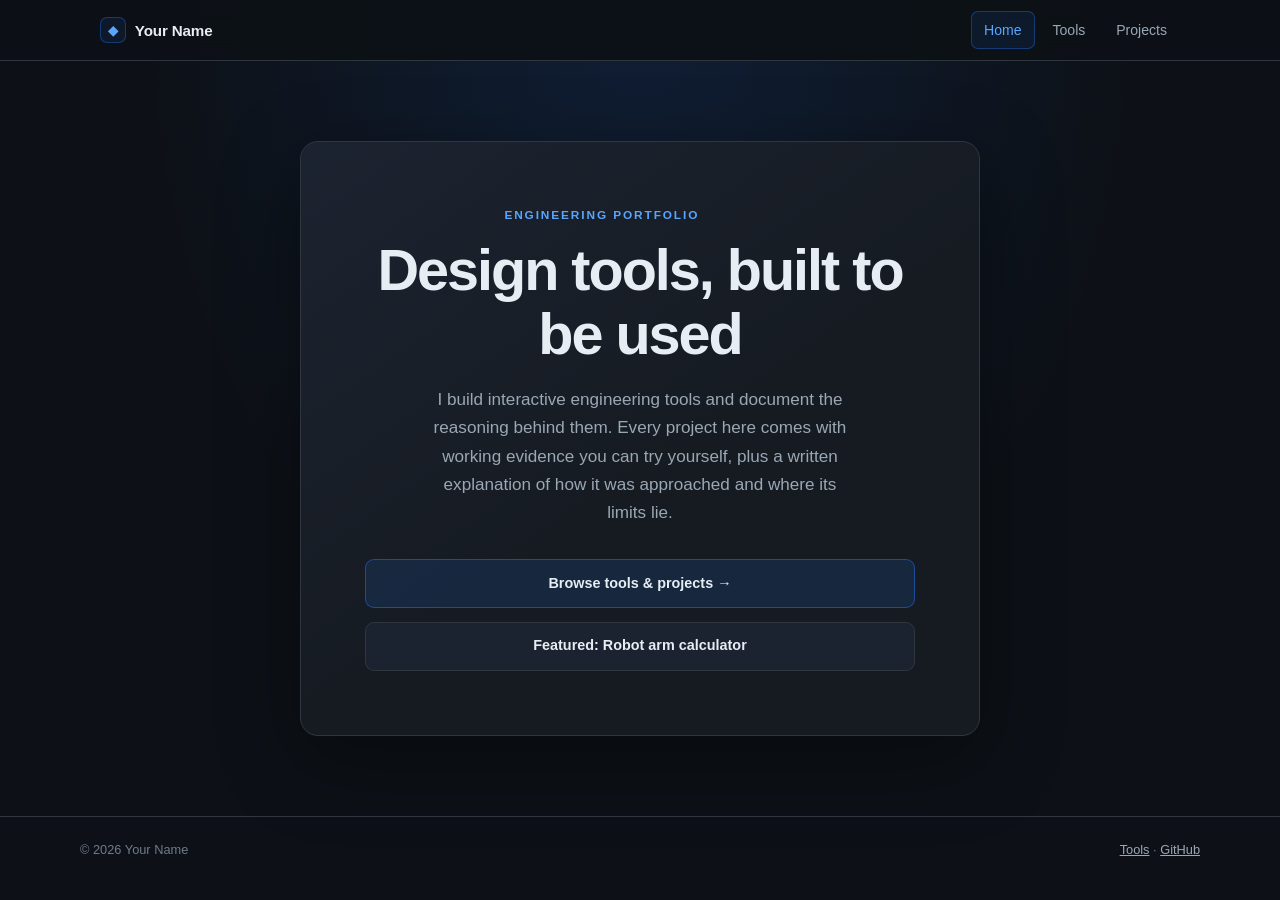
==== index.html @ 2297a9a7 "lots of changes" ====
<!DOCTYPE html>
<html lang="en-AU">
<head>
  <meta charset="utf-8">
  <meta name="viewport" content="width=device-width, initial-scale=1">
  <meta name="description" content="Engineering portfolio — interactive design tools, calculators and project documentation.">
  <title>Home | Portfolio</title>
  <link rel="stylesheet" href="assets/site.css">
</head>
<body class="glow">

<nav class="nav" aria-label="Main">
  <div class="nav-in">
    <a class="brand" href="index.html"><span class="mark">◆</span> Your Name</a>
    <ul>
      <li><a href="index.html" aria-current="page">Home</a></li>
      <li><a href="tools.html">Tools</a></li>
      <li><a href="tools.html#projects">Projects</a></li>
    </ul>
  </div>
</nav>

<main class="center">
  <div class="hero">
    <p class="eyebrow">Engineering portfolio</p>
    <h1>Design tools, built to be used</h1>
    <p class="lede">I build interactive engineering tools and document the reasoning behind them. Every project here comes with working evidence you can try yourself, plus a written explanation of how it was approached and where its limits lie.</p>
    <div class="btn-stack">
      <a class="btn prim" href="tools.html">Browse tools &amp; projects →</a>
      <a class="btn" href="projects/robot-arm.html">Featured: Robot arm calculator</a>
    </div>
  </div>
</main>

<footer class="site"><div>
  <span>© <span id="yr"></span> Your Name</span>
  <span><a href="tools.html">Tools</a> · <a href="https://github.com/">GitHub</a></span>
</div></footer>

<script>document.getElementById('yr').textContent=new Date().getFullYear();</script>
</body>
</html>
---- assets/site.css ----
/* ============================================================
   Portfolio — shared styles
   ============================================================ */
:root{
  color-scheme: dark;
  --bg:#0d1117; --panel:#161b22; --panel2:#1c2330; --line:#30363d;
  --text:#e6edf3; --muted:#9aa7b4; --faint:#6e7b8a;
  --accent:#58a6ff; --ok:#3fb950; --warn:#d29922; --violet:#8957e5;
  --mono:ui-monospace,SFMono-Regular,Consolas,monospace;
  --maxw:1120px;
}
*{box-sizing:border-box}
html{scroll-behavior:smooth;scroll-padding-top:5rem}
body{
  margin:0;min-height:100vh;background:var(--bg);color:var(--text);
  font:16px/1.65 -apple-system,BlinkMacSystemFont,"Segoe UI",Roboto,Helvetica,Arial,sans-serif;
  display:flex;flex-direction:column;
}
body.glow{background:radial-gradient(ellipse at 50% 0,#1f6feb24,transparent 55%),var(--bg)}
a{color:var(--accent)}
img{max-width:100%;height:auto}

/* ---------- nav ---------- */
.nav{position:sticky;top:0;z-index:50;background:#0d1117f2;backdrop-filter:blur(10px);
  border-bottom:1px solid var(--line)}
.nav-in{max-width:var(--maxw);margin:0 auto;padding:.7rem 1.25rem;
  display:flex;flex-wrap:wrap;gap:1rem;align-items:center;justify-content:space-between}
.brand{display:flex;align-items:center;gap:.55rem;font-weight:700;font-size:.95rem;
  color:var(--text);text-decoration:none;letter-spacing:-.01em}
.brand .mark{width:26px;height:26px;flex:0 0 auto;display:grid;place-items:center;
  border:1px solid #1f6feb66;background:#1f6feb1a;border-radius:7px;color:var(--accent);
  font-size:.8rem;font-weight:800}
.nav ul{display:flex;flex-wrap:wrap;gap:.3rem;margin:0;padding:0;list-style:none}
.nav ul a{display:block;padding:.4rem .75rem;border-radius:7px;font-size:.88rem;
  color:var(--muted);text-decoration:none;border:1px solid transparent;transition:.15s}
.nav ul a:hover{color:var(--text);background:var(--panel2);border-color:var(--line)}
.nav ul a[aria-current="page"]{color:var(--accent);background:#1f6feb1a;border-color:#1f6feb66}

/* ---------- layout ---------- */
main{flex:1 0 auto;width:100%;max-width:var(--maxw);margin:0 auto;padding:2.25rem 1.25rem 4rem}
main.narrow{max-width:800px}
.center{display:grid;place-items:center;padding:3rem 1.25rem}

/* ---------- type ---------- */
.eyebrow{margin:0 0 .85rem;color:var(--accent);font-size:.74rem;font-weight:700;
  letter-spacing:.16em;text-transform:uppercase}
h1{margin:0 0 .5rem;font-size:clamp(1.9rem,5vw,2.9rem);line-height:1.1;letter-spacing:-.035em}
h2{margin:2.75rem 0 .9rem;font-size:1.3rem;letter-spacing:-.015em;
  padding-bottom:.45rem;border-bottom:1px solid var(--line)}
h3{margin:1.9rem 0 .5rem;font-size:1.02rem;color:var(--accent)}
.lede{margin:1rem 0 0;color:var(--muted);font-size:1.07rem;max-width:62ch}
p,li{max-width:72ch}
.muted{color:var(--muted)}
code{font-family:var(--mono);font-size:.86em;background:var(--panel2);
  padding:.12em .38em;border-radius:4px;color:#ffa657}

/* ---------- hero card (home) ---------- */
.hero{width:min(100%,680px);padding:clamp(2rem,7vw,4rem);text-align:center;
  background:linear-gradient(145deg,#1c2330,var(--panel) 55%);
  border:1px solid var(--line);border-radius:18px;box-shadow:0 24px 80px #0006}
.hero h1{font-size:clamp(2.1rem,8vw,3.6rem)}
.hero .lede{margin:1.25rem auto 2rem;max-width:44ch}

/* ---------- buttons ---------- */
.btn{display:inline-flex;align-items:center;justify-content:center;gap:.45rem;
  padding:.72rem 1.1rem;border:1px solid var(--line);border-radius:9px;
  background:var(--panel2);color:var(--text);font-size:.9rem;font-weight:600;
  text-decoration:none;cursor:pointer;transition:background-color .15s,border-color .15s,transform .15s}
.btn:hover{transform:translateY(-2px);border-color:var(--accent)}
.btn:focus-visible{outline:2px solid var(--accent);outline-offset:3px}
.btn.prim{border-color:#1f6feb88;background:#1f6feb24}
.btn.prim:hover{background:#1f6feb40}
.btn.sm{padding:.45rem .75rem;font-size:.81rem;font-weight:500}
.btn-row{display:flex;flex-wrap:wrap;gap:.6rem;margin:1.5rem 0 0}
.btn-stack{display:grid;gap:.85rem;margin-top:1.5rem}

/* ---------- chips ---------- */
.chips{display:flex;flex-wrap:wrap;gap:.4rem;margin:.9rem 0 0;padding:0;list-style:none}
.chip{display:inline-block;font-size:.72rem;padding:.2rem .6rem;border-radius:99px;
  border:1px solid var(--line);color:var(--muted);background:var(--panel2)}
.chip.ok{color:var(--ok);border-color:#3fb95055;background:#3fb9501a}
.chip.live{color:var(--accent);border-color:#1f6feb66;background:#1f6feb1a}
.chip.wip{color:var(--warn);border-color:#d2992255;background:#d299221a}

/* ---------- project cards ---------- */
.grid{display:grid;grid-template-columns:repeat(auto-fit,minmax(320px,1fr));
  gap:1.1rem;margin-top:1.75rem}
.card{display:flex;flex-direction:column;background:var(--panel);
  border:1px solid var(--line);border-radius:14px;overflow:hidden;transition:.18s}
.card:hover{border-color:#1f6feb66;transform:translateY(-3px);box-shadow:0 14px 40px #0005}
.card .thumb{background:linear-gradient(160deg,#1c2330,#0d1117);border-bottom:1px solid var(--line);
  padding:.5rem}
.card .thumb svg{display:block;width:100%;height:auto}
.card .body{padding:1.1rem 1.15rem 1.25rem;display:flex;flex-direction:column;flex:1}
.card h3{margin:0 0 .4rem;font-size:1.08rem;color:var(--text)}
.card p{margin:0;font-size:.89rem;color:var(--muted);flex:1}
.card .btn-row{margin-top:1.1rem}
.card.ghost{border-style:dashed;background:#161b2288}
.card.ghost:hover{transform:none;box-shadow:none;border-color:var(--line)}

/* ---------- panels / callouts ---------- */
.panel{background:var(--panel);border:1px solid var(--line);border-radius:12px;
  padding:1.1rem 1.25rem;margin:1.5rem 0}
.panel.note{border-left:3px solid var(--accent)}
.panel.caution{border-left:3px solid var(--warn)}
.panel h3{margin-top:0}
.panel>:last-child{margin-bottom:0}

/* ---------- meta table ---------- */
.meta{display:grid;grid-template-columns:auto 1fr;gap:.45rem 1.1rem;margin:1.5rem 0 0;
  font-size:.88rem}
.meta dt{color:var(--faint);text-transform:uppercase;letter-spacing:.07em;font-size:.7rem;
  padding-top:.18rem}
.meta dd{margin:0;color:var(--text)}

/* ---------- evidence embed ---------- */
.evidence{margin:1.5rem 0;border:1px solid var(--line);border-radius:12px;overflow:hidden;
  background:var(--panel)}
.evidence header{display:flex;flex-wrap:wrap;gap:.75rem;align-items:center;
  justify-content:space-between;padding:.6rem .9rem;background:var(--panel2);
  border-bottom:1px solid var(--line);font-size:.8rem;color:var(--muted)}
.evidence .tag{display:inline-flex;align-items:center;gap:.4rem;font-weight:600;color:var(--text)}
.evidence iframe{display:block;width:100%;height:620px;border:0;background:var(--bg)}
.evidence figcaption{padding:.7rem .9rem;font-size:.78rem;color:var(--muted);
  border-top:1px solid var(--line)}
@media(max-width:700px){.evidence iframe{height:460px}}

/* ---------- misc ---------- */
.steps{counter-reset:s;list-style:none;padding:0;margin:1rem 0}
.steps li{counter-increment:s;position:relative;padding:0 0 .85rem 2.3rem;max-width:70ch}
.steps li::before{content:counter(s);position:absolute;left:0;top:.02rem;
  width:1.6rem;height:1.6rem;border-radius:50%;background:var(--panel2);
  border:1px solid var(--line);color:var(--accent);font-size:.78rem;
  text-align:center;line-height:1.5rem}
hr{border:0;border-top:1px solid var(--line);margin:2.5rem 0}

footer.site{border-top:1px solid var(--line);margin-top:auto;
  padding:1.4rem 1.25rem 2.5rem;color:var(--faint);font-size:.8rem}
footer.site div{max-width:var(--maxw);margin:0 auto;display:flex;flex-wrap:wrap;
  gap:.75rem 1.5rem;justify-content:space-between}
footer.site a{color:var(--muted)}

@media (prefers-reduced-motion:reduce){*{transition:none!important;scroll-behavior:auto}
  .btn:hover,.card:hover{transform:none}}
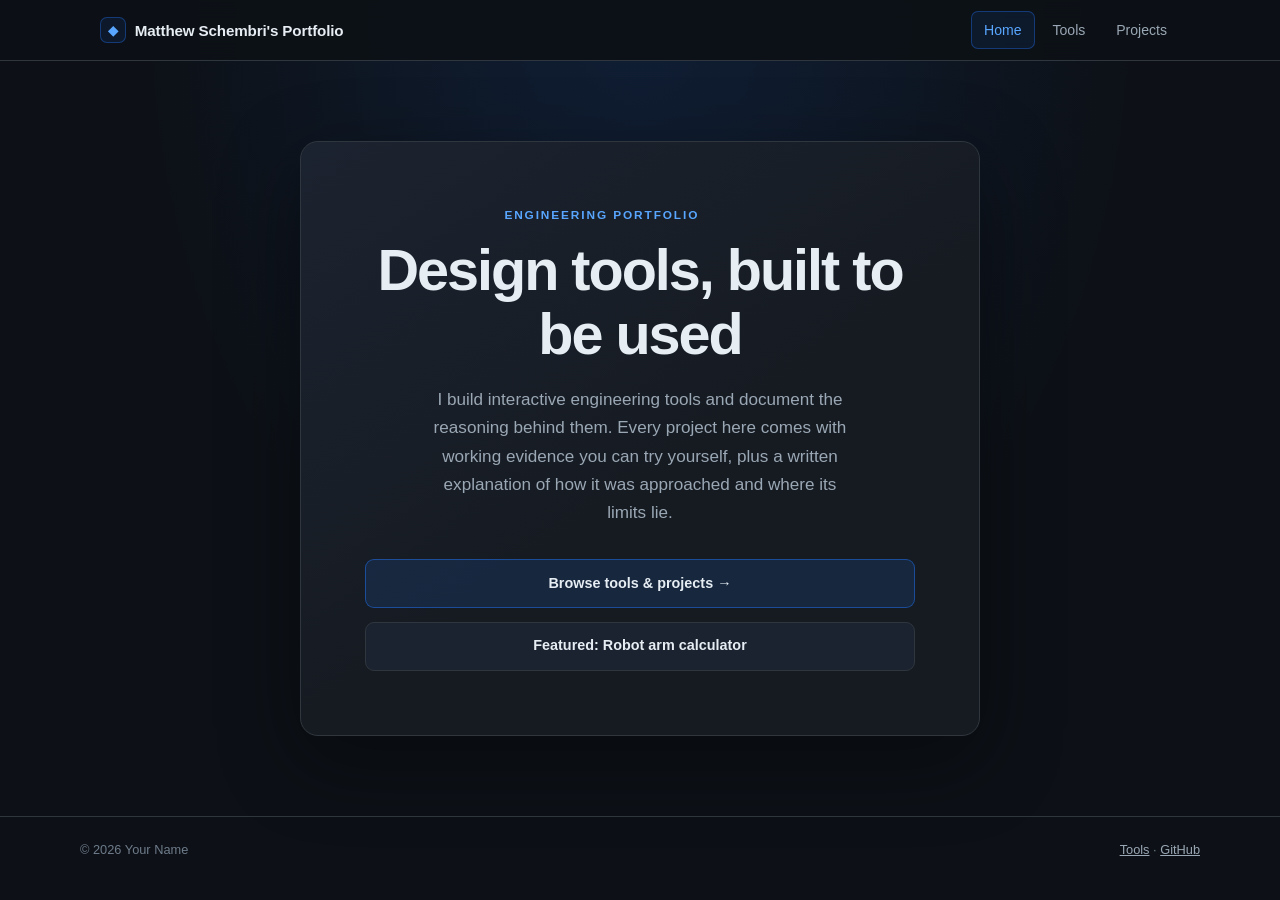
==== commit 30aeec36: "NA" ====
--- a/index.html
+++ b/index.html
@@ -11,7 +11,7 @@
 
 <nav class="nav" aria-label="Main">
   <div class="nav-in">
-    <a class="brand" href="index.html"><span class="mark">◆</span> Your Name</a>
+    <a class="brand" href="index.html"><span class="mark">◆</span> Matthew Schembri's Portfolio</a>
     <ul>
       <li><a href="index.html" aria-current="page">Home</a></li>
       <li><a href="tools.html">Tools</a></li>
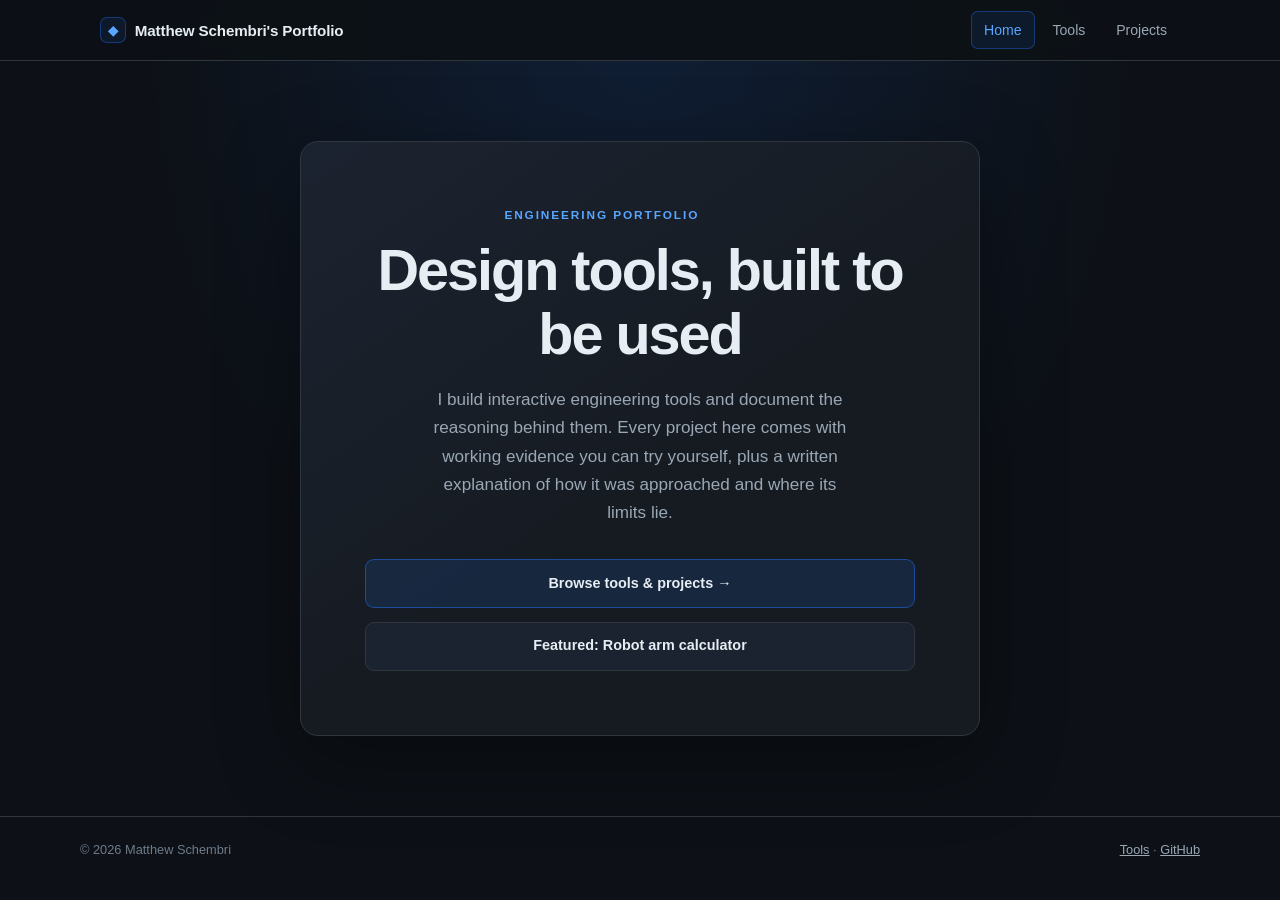
==== commit 46d09b53: "fixes" ====
--- a/index.html
+++ b/index.html
@@ -3,7 +3,7 @@
 <head>
   <meta charset="utf-8">
   <meta name="viewport" content="width=device-width, initial-scale=1">
-  <meta name="description" content="Engineering portfolio — interactive design tools, calculators and project documentation.">
+  <meta name="description" content="Engineering portfolio - interactive design tools, calculators and project documentation.">
   <title>Home | Portfolio</title>
   <link rel="stylesheet" href="assets/site.css">
 </head>
@@ -33,7 +33,7 @@
 </main>
 
 <footer class="site"><div>
-  <span>© <span id="yr"></span> Your Name</span>
+  <span>© <span id="yr"></span> Matthew Schembri</span>
   <span><a href="tools.html">Tools</a> · <a href="https://github.com/">GitHub</a></span>
 </div></footer>
 
--- a/assets/site.css
+++ b/assets/site.css
@@ -1,5 +1,5 @@
 /* ============================================================
-   Portfolio — shared styles
+   Portfolio - shared styles
    ============================================================ */
 :root{
   color-scheme: dark;
@@ -141,4 +141,54 @@
 footer.site a{color:var(--muted)}
 
 @media (prefers-reduced-motion:reduce){*{transition:none!important;scroll-behavior:auto}
-  .btn:hover,.card:hover{transform:none}}+  .btn:hover,.card:hover{transform:none}}
+
+  /* ============ tabs ============ */
+.tabs{display:flex;flex-wrap:wrap;gap:.3rem;margin:1.75rem 0 0;padding:.3rem;
+  background:var(--panel2);border:1px solid var(--line);border-radius:10px;
+  position:sticky;top:3.3rem;z-index:20;backdrop-filter:blur(8px)}
+.tabs button{flex:1 1 auto;min-width:max-content;background:none;border:1px solid transparent;
+  color:var(--muted);font:inherit;font-size:.86rem;padding:.5rem .85rem;border-radius:7px;
+  cursor:pointer;transition:.15s;white-space:nowrap}
+.tabs button:hover{color:var(--text);background:#ffffff08}
+.tabs button[aria-selected="true"]{background:#1f6feb26;color:var(--accent);border-color:#1f6feb66}
+.tabs button:focus-visible{outline:2px solid var(--accent);outline-offset:2px}
+.tabpanel{padding-top:.5rem}
+.tabpanel[hidden]{display:none}
+.tabpanel>h2:first-of-type{margin-top:1.5rem}
+
+/* ============ media ============ */
+.media-grid{display:grid;grid-template-columns:repeat(auto-fill,minmax(230px,1fr));
+  gap:.9rem;margin:1.25rem 0}
+.media-grid figure{margin:0;background:var(--panel);border:1px solid var(--line);
+  border-radius:11px;overflow:hidden}
+.media-grid img{display:block;width:100%;aspect-ratio:4/3;object-fit:cover;
+  background:var(--panel2);cursor:zoom-in;transition:opacity .15s}
+.media-grid img:hover{opacity:.85}
+.media-grid figcaption{padding:.55rem .7rem;font-size:.78rem;color:var(--muted);line-height:1.45}
+.media-grid.wide{grid-template-columns:repeat(auto-fill,minmax(330px,1fr))}
+
+.videowrap{margin:1.25rem 0;background:#000;border:1px solid var(--line);
+  border-radius:12px;overflow:hidden}
+.videowrap video,.videowrap iframe{display:block;width:100%;aspect-ratio:16/9;border:0;background:#000}
+.videowrap.short iframe{max-width:360px;aspect-ratio:9/16;margin-inline:auto}
+.videowrap figcaption{padding:.7rem .9rem;font-size:.8rem;color:var(--muted);
+  background:var(--panel);border-top:1px solid var(--line)}
+
+/* ============ lightbox ============ */
+#lb{position:fixed;inset:0;z-index:200;display:none;place-items:center;
+  background:#0d1117f2;backdrop-filter:blur(6px);padding:1.5rem;cursor:zoom-out}
+#lb.on{display:grid}
+#lb img{max-width:100%;max-height:82vh;border-radius:10px;border:1px solid var(--line)}
+#lb p{margin:.8rem 0 0;color:var(--muted);font-size:.84rem;text-align:center;max-width:70ch}
+#lb button{position:absolute;top:1rem;right:1rem;background:var(--panel2);color:var(--text);
+  border:1px solid var(--line);border-radius:8px;padding:.4rem .7rem;font-size:.85rem;cursor:pointer}
+
+/* ============ small extras ============ */
+.spec-tbl{width:100%;border-collapse:collapse;font-size:.86rem;margin:1.1rem 0}
+.spec-tbl th,.spec-tbl td{border:1px solid var(--line);padding:.45rem .6rem;text-align:left}
+.spec-tbl th{background:var(--panel2);color:var(--muted);font-weight:600;font-size:.78rem;
+  text-transform:uppercase;letter-spacing:.05em}
+.spec-tbl td:first-child{color:var(--muted)}
+.todo{color:var(--warn);font-style:italic}
+@media(max-width:700px){.tabs{position:static}}
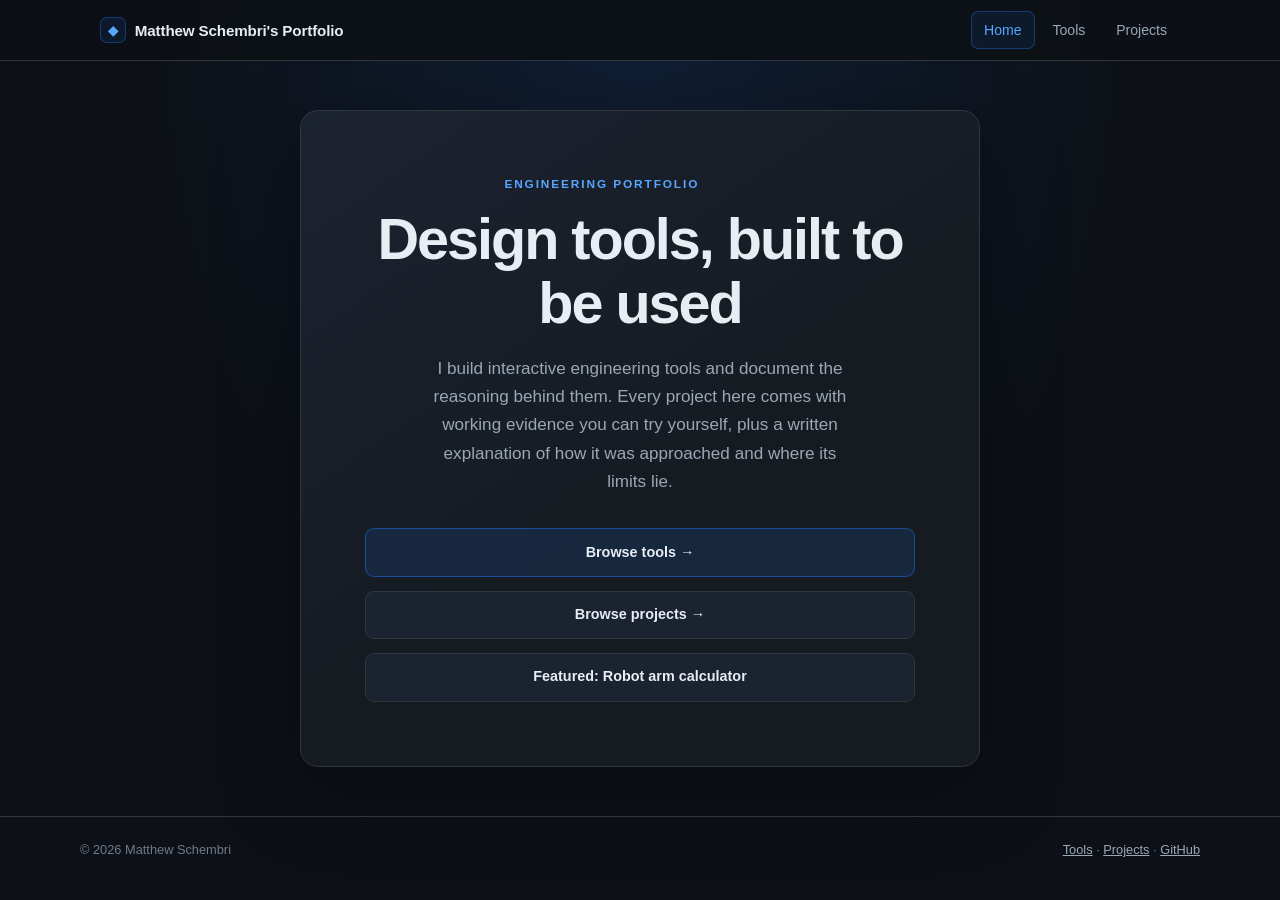
==== commit 7c27863b: "updated projects tab" ====
--- a/index.html
+++ b/index.html
@@ -15,7 +15,7 @@
     <ul>
       <li><a href="index.html" aria-current="page">Home</a></li>
       <li><a href="tools.html">Tools</a></li>
-      <li><a href="tools.html#projects">Projects</a></li>
+      <li><a href="projects.html">Projects</a></li>
     </ul>
   </div>
 </nav>
@@ -26,7 +26,8 @@
     <h1>Design tools, built to be used</h1>
     <p class="lede">I build interactive engineering tools and document the reasoning behind them. Every project here comes with working evidence you can try yourself, plus a written explanation of how it was approached and where its limits lie.</p>
     <div class="btn-stack">
-      <a class="btn prim" href="tools.html">Browse tools &amp; projects →</a>
+      <a class="btn prim" href="tools.html">Browse tools →</a>
+      <a class="btn" href="projects.html">Browse projects →</a>
       <a class="btn" href="projects/robot-arm.html">Featured: Robot arm calculator</a>
     </div>
   </div>
@@ -34,7 +35,7 @@
 
 <footer class="site"><div>
   <span>© <span id="yr"></span> Matthew Schembri</span>
-  <span><a href="tools.html">Tools</a> · <a href="https://github.com/">GitHub</a></span>
+  <span><a href="tools.html">Tools</a> · <a href="projects.html">Projects</a> · <a href="https://github.com/">GitHub</a></span>
 </div></footer>
 
 <script>document.getElementById('yr').textContent=new Date().getFullYear();</script>
--- a/assets/site.css
+++ b/assets/site.css
@@ -171,7 +171,6 @@
 .videowrap{margin:1.25rem 0;background:#000;border:1px solid var(--line);
   border-radius:12px;overflow:hidden}
 .videowrap video,.videowrap iframe{display:block;width:100%;aspect-ratio:16/9;border:0;background:#000}
-.videowrap.short iframe{max-width:360px;aspect-ratio:9/16;margin-inline:auto}
 .videowrap figcaption{padding:.7rem .9rem;font-size:.8rem;color:var(--muted);
   background:var(--panel);border-top:1px solid var(--line)}
 
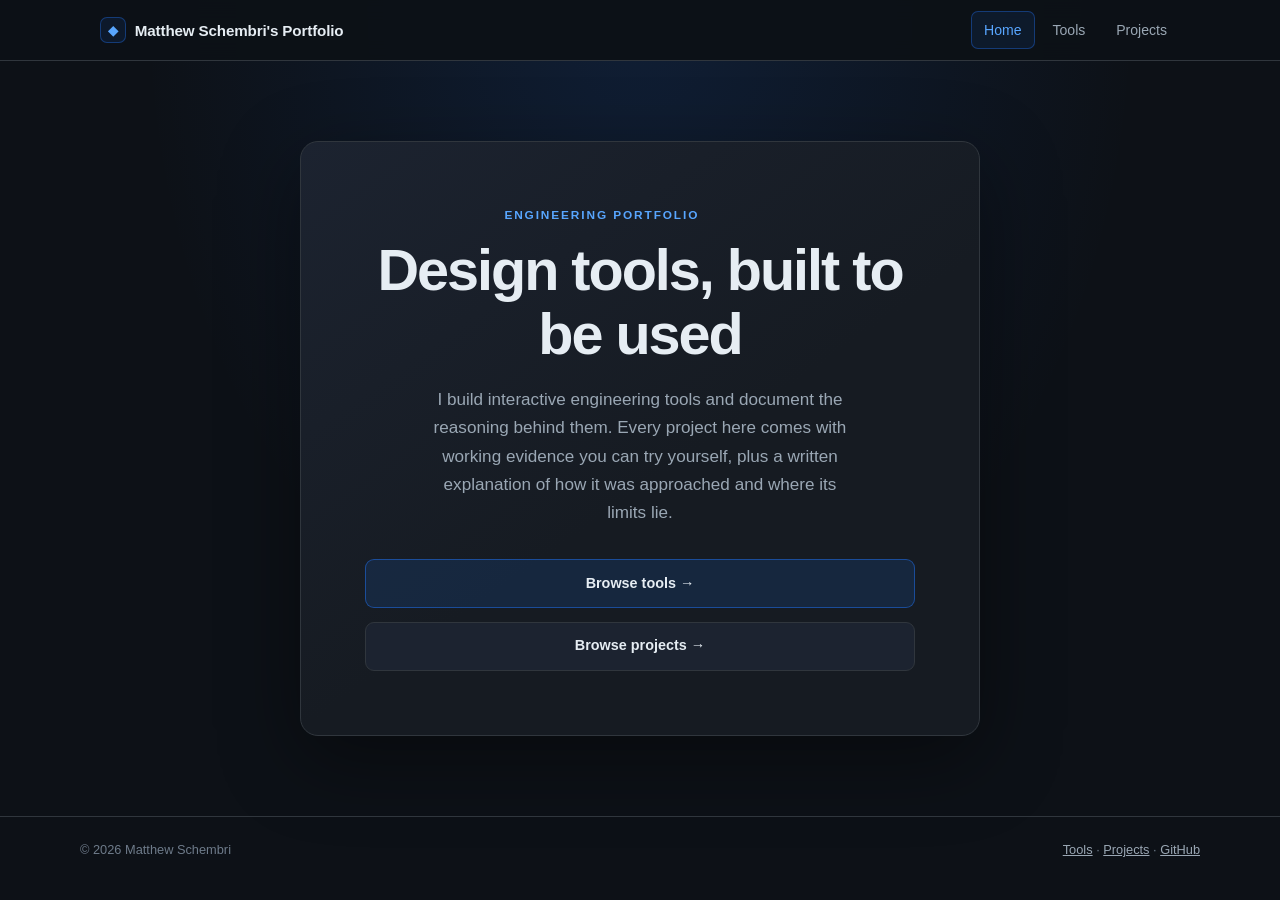
==== commit 4f65f7b4: "home page changes" ====
--- a/index.html
+++ b/index.html
@@ -28,7 +28,6 @@
     <div class="btn-stack">
       <a class="btn prim" href="tools.html">Browse tools →</a>
       <a class="btn" href="projects.html">Browse projects →</a>
-      <a class="btn" href="projects/robot-arm.html">Featured: Robot arm calculator</a>
     </div>
   </div>
 </main>
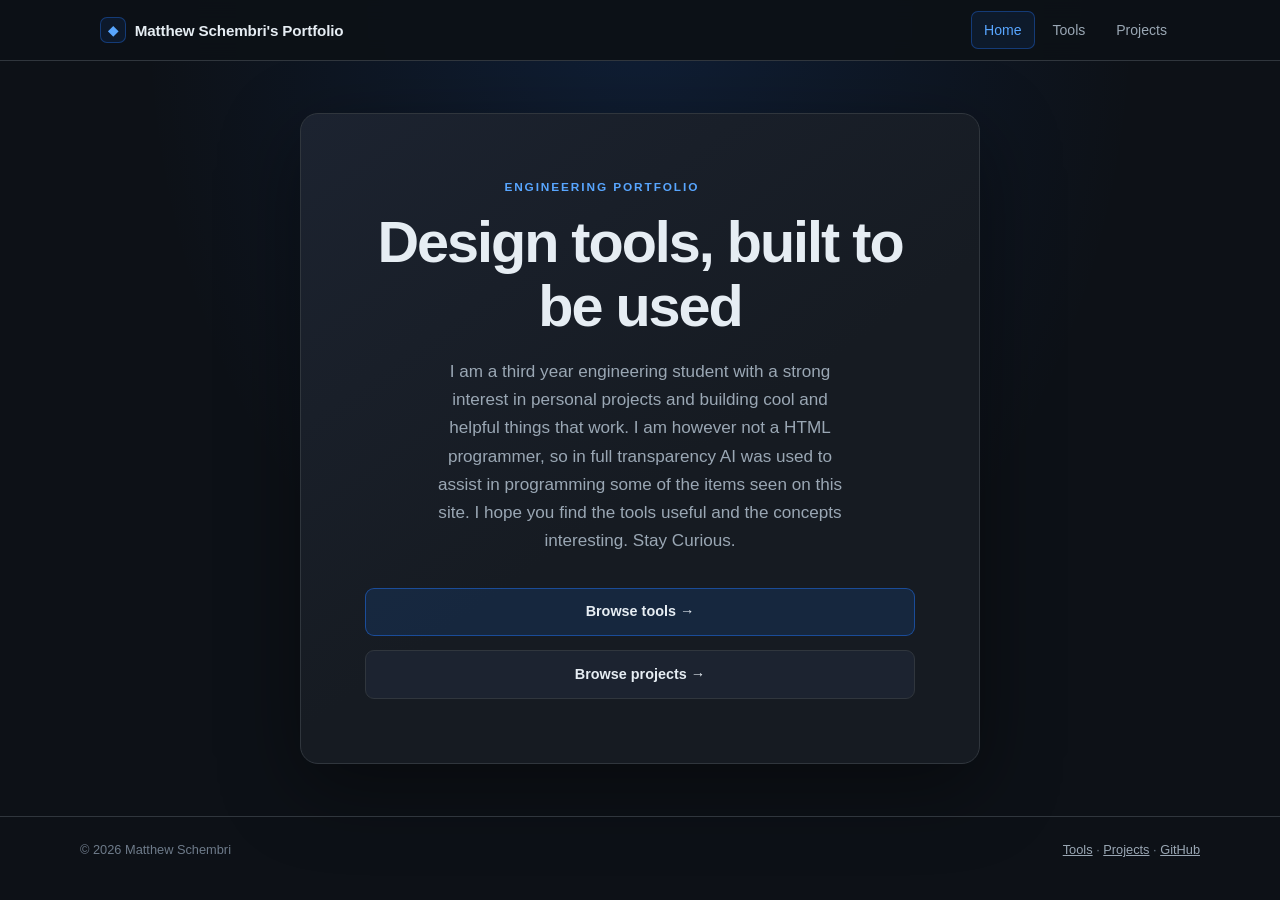
==== commit d6624681: "updated bio" ====
--- a/index.html
+++ b/index.html
@@ -24,7 +24,7 @@
   <div class="hero">
     <p class="eyebrow">Engineering portfolio</p>
     <h1>Design tools, built to be used</h1>
-    <p class="lede">I build interactive engineering tools and document the reasoning behind them. Every project here comes with working evidence you can try yourself, plus a written explanation of how it was approached and where its limits lie.</p>
+    <p class="lede">I am a third year engineering student with a strong interest in personal projects and building cool and helpful things that work. I am however not a HTML programmer, so in full transparency AI was used to assist in programming some of the items seen on this site. I hope you find the tools useful and the concepts interesting. Stay Curious.</p>
     <div class="btn-stack">
       <a class="btn prim" href="tools.html">Browse tools →</a>
       <a class="btn" href="projects.html">Browse projects →</a>
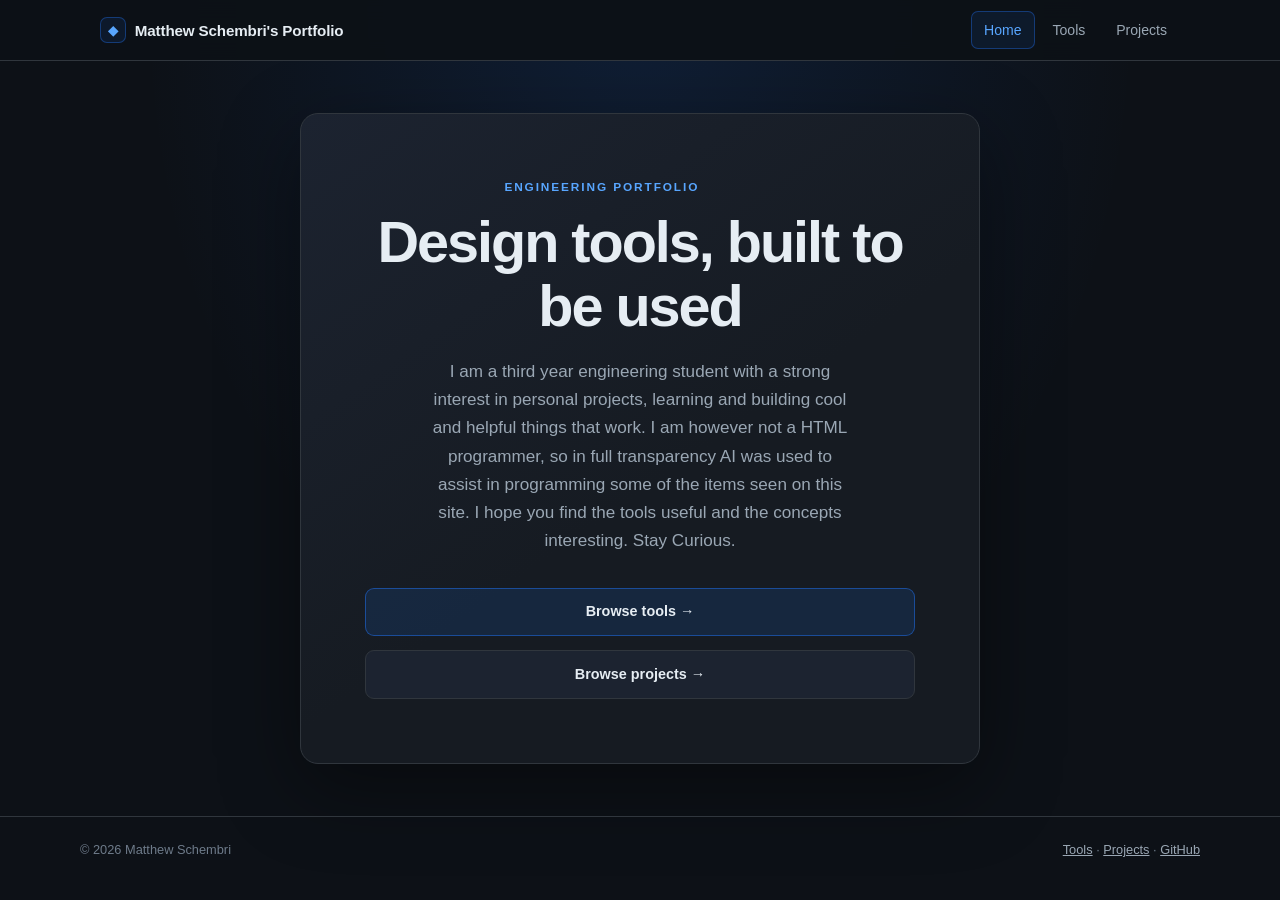
==== commit 47171655: "some text changes" ====
--- a/index.html
+++ b/index.html
@@ -24,7 +24,7 @@
   <div class="hero">
     <p class="eyebrow">Engineering portfolio</p>
     <h1>Design tools, built to be used</h1>
-    <p class="lede">I am a third year engineering student with a strong interest in personal projects and building cool and helpful things that work. I am however not a HTML programmer, so in full transparency AI was used to assist in programming some of the items seen on this site. I hope you find the tools useful and the concepts interesting. Stay Curious.</p>
+    <p class="lede">I am a third year engineering student with a strong interest in personal projects, learning and building cool and helpful things that work. I am however not a HTML programmer, so in full transparency AI was used to assist in programming some of the items seen on this site. I hope you find the tools useful and the concepts interesting. Stay Curious.</p>
     <div class="btn-stack">
       <a class="btn prim" href="tools.html">Browse tools →</a>
       <a class="btn" href="projects.html">Browse projects →</a>
